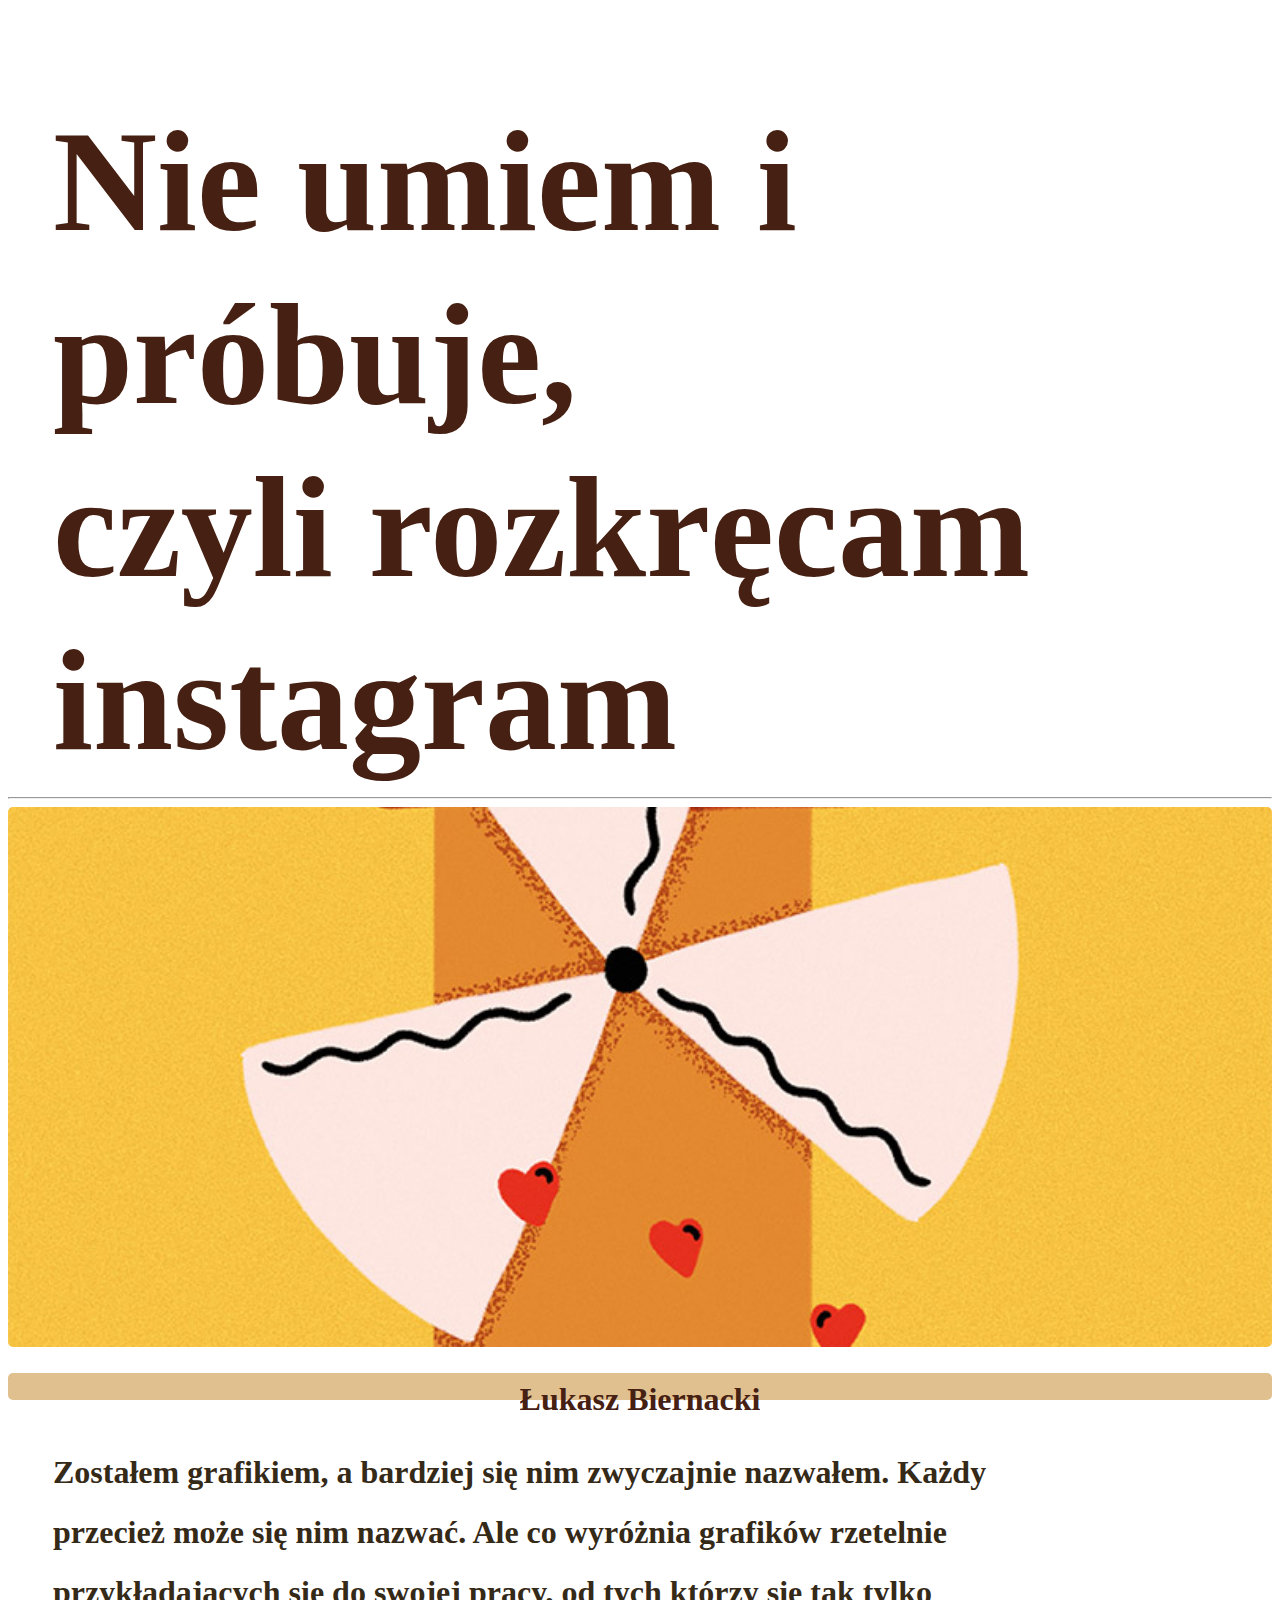
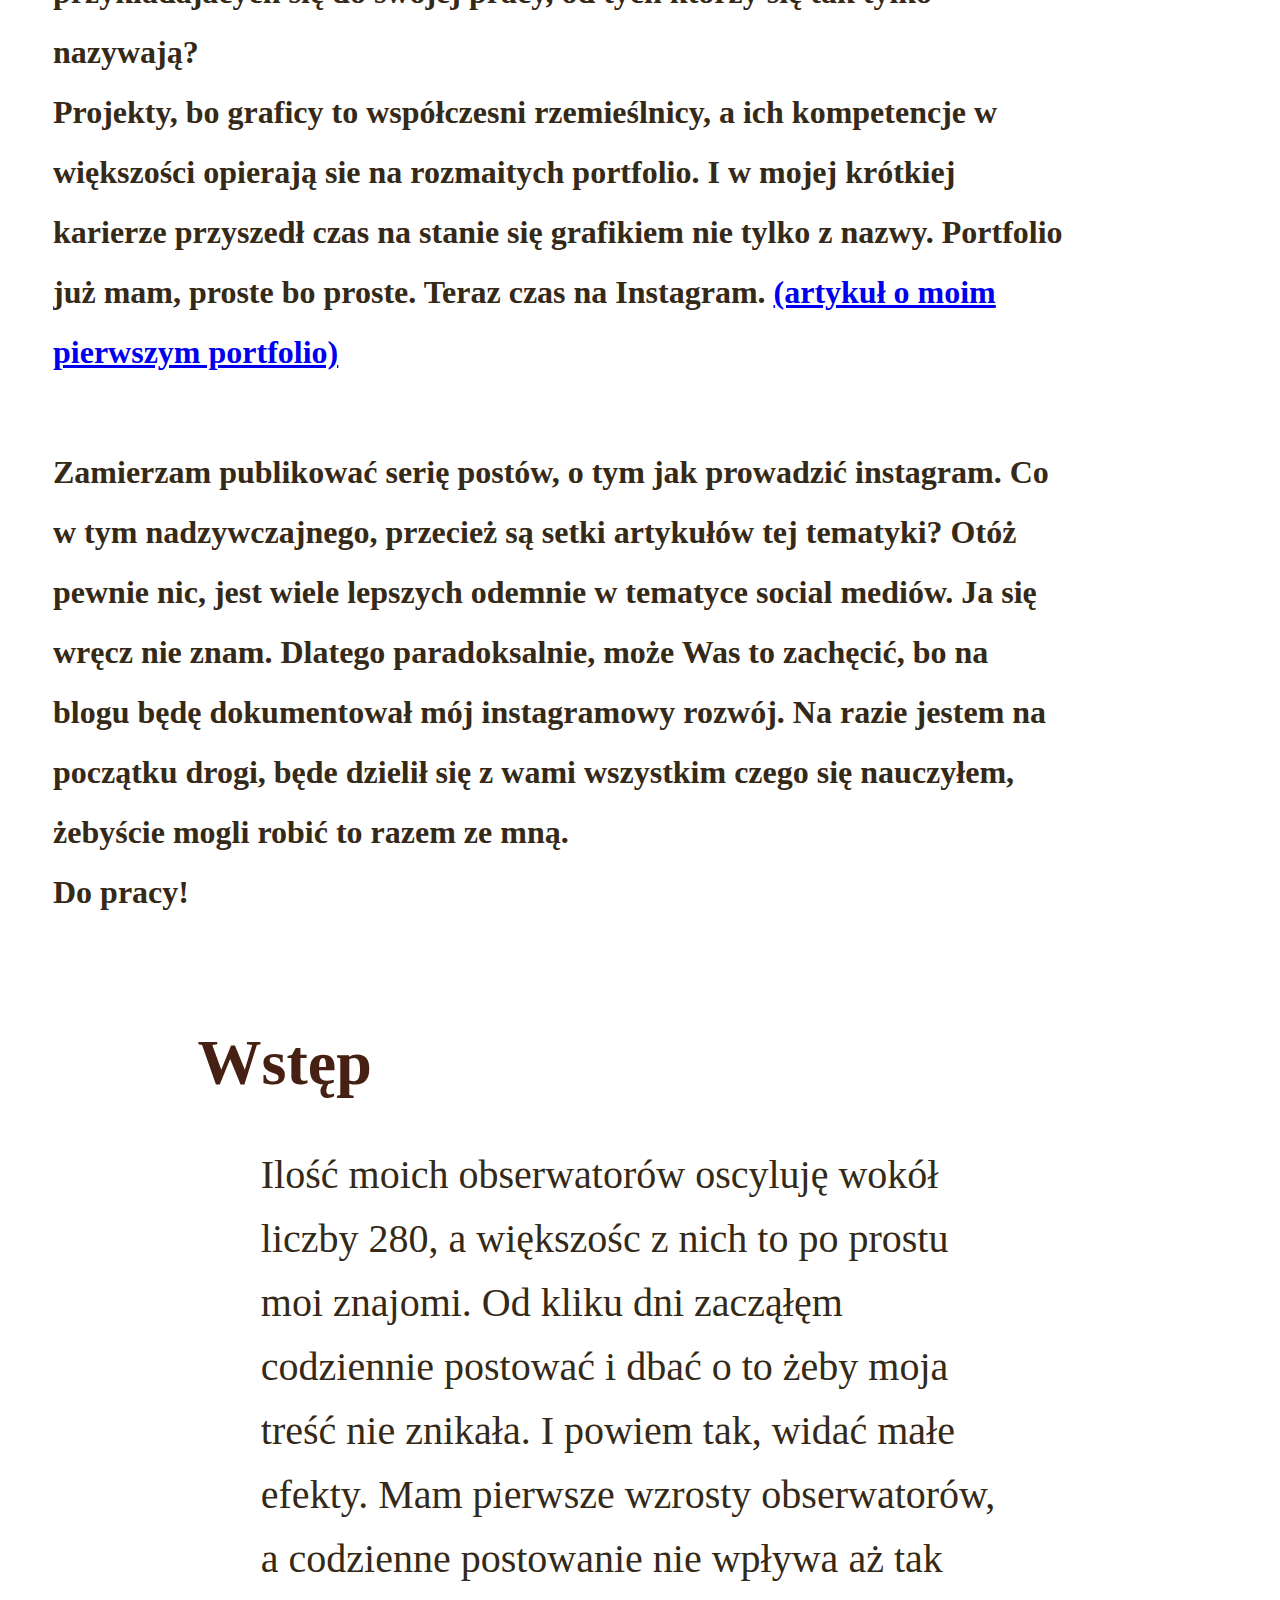
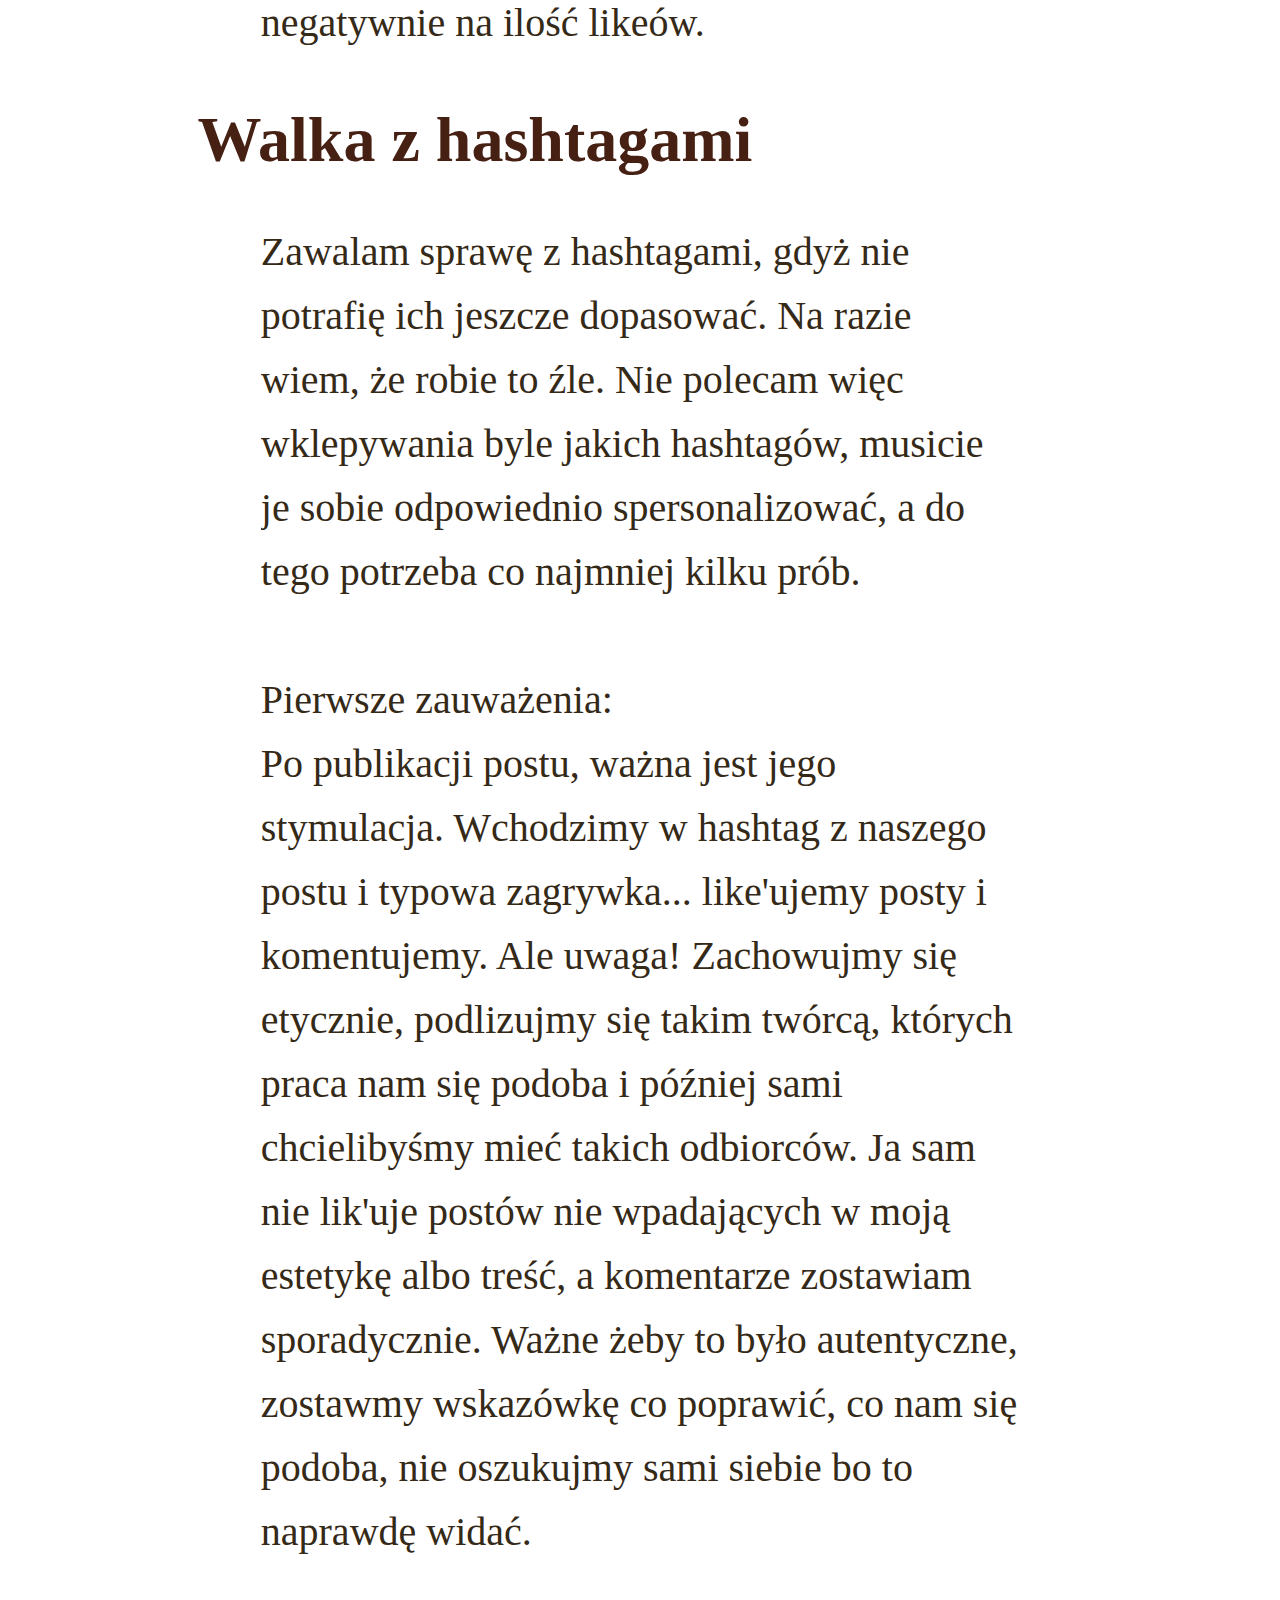
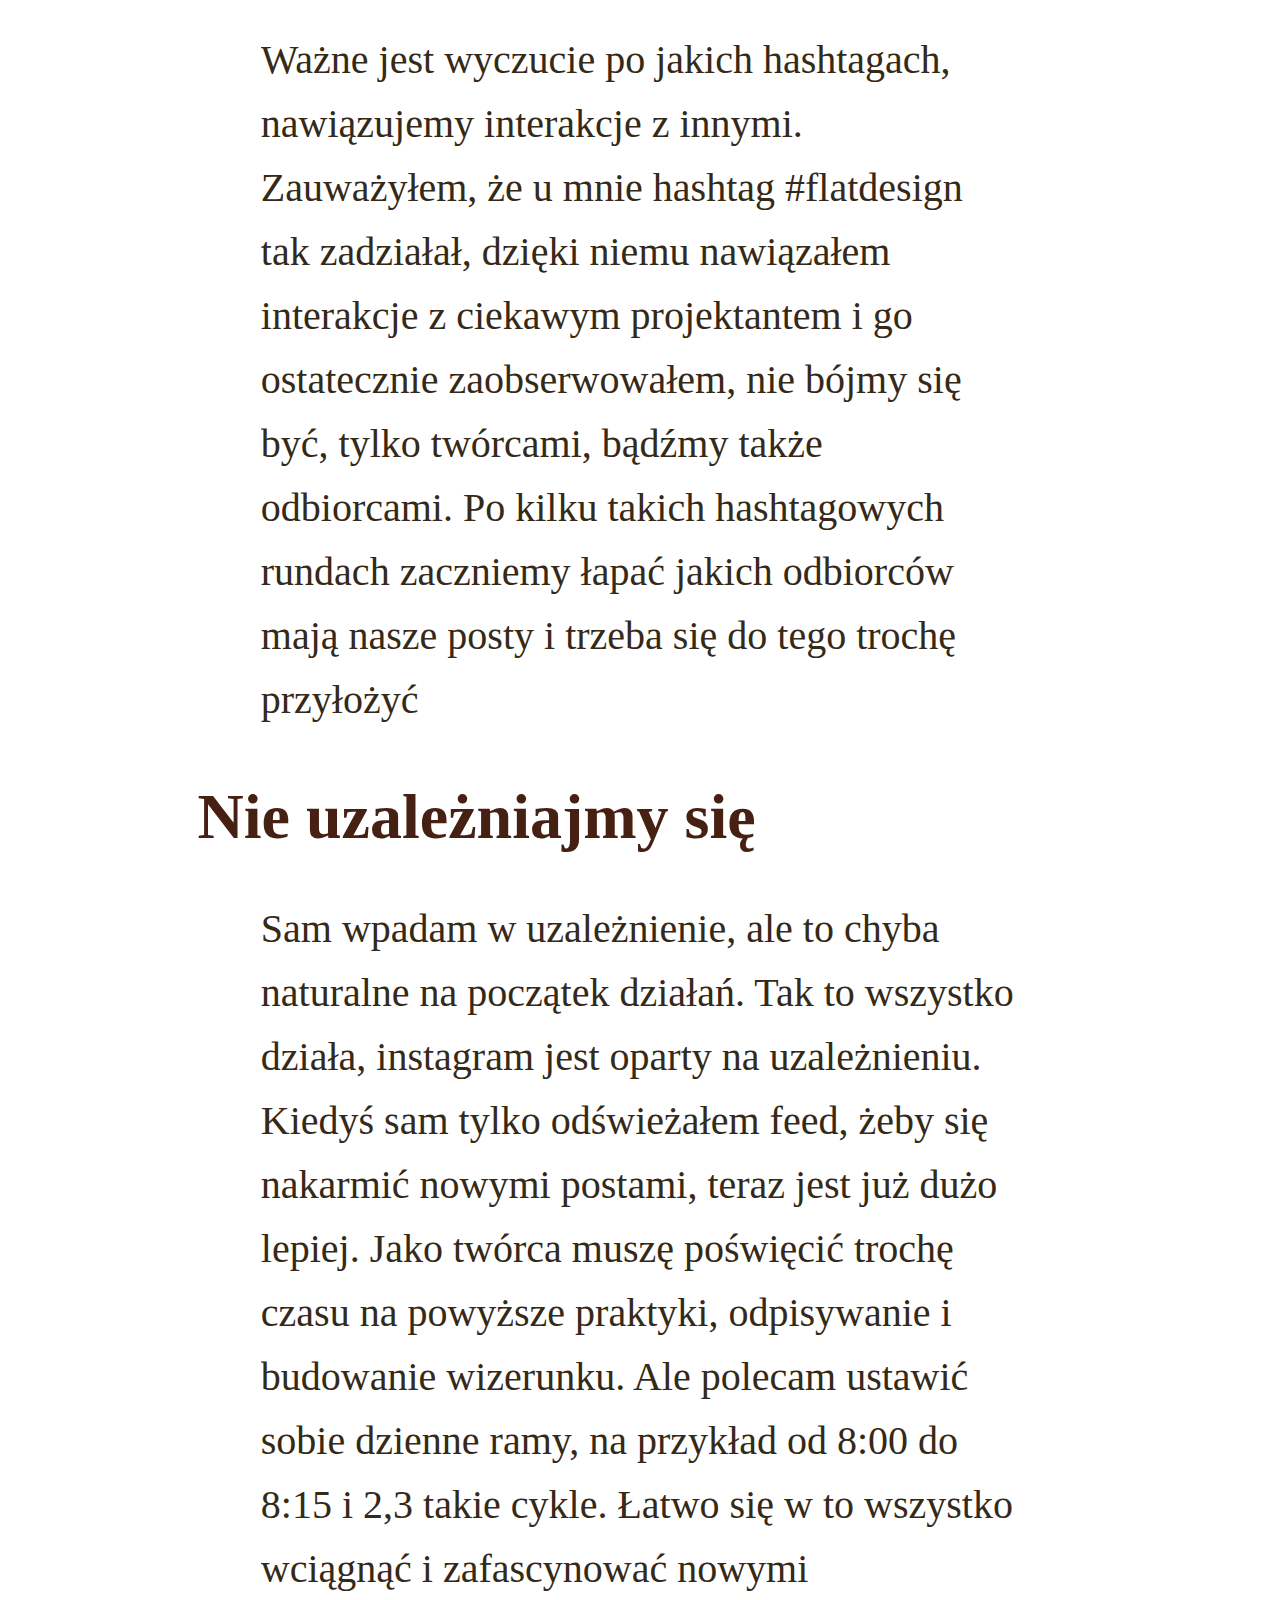
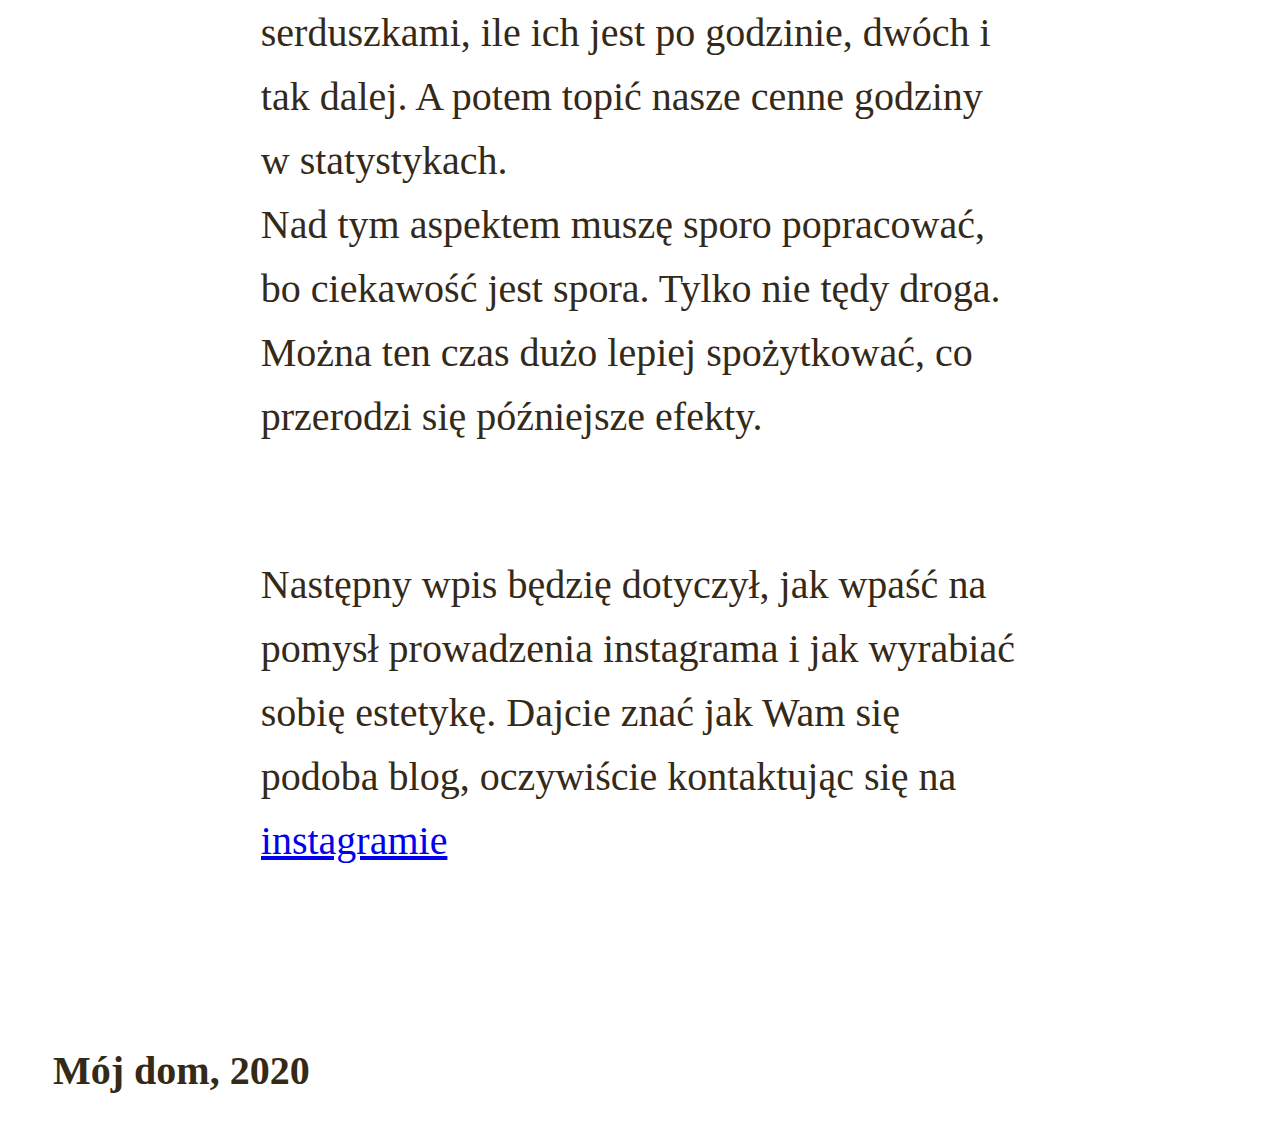
==== Artykuly/instagram.html @ 2b36279c "Add files via upload" ====
<!DOCTYPE html>
<html lang="en" dir="ltr">
  <head>
    <meta charset="utf-8">
    <meta name="viewport" content="width=device-width, initial-scale=1">
    <title>Poczytaj</title>
    <link rel="stylesheet" media="(max-width: 500px)"  href="css/style.min.css">
    <link rel="stylesheet" media="(min-width: 500px)" href="css/web.min.css">
    <script src="https://ajax.googleapis.com/ajax/libs/jquery/3.4.1/jquery.min.js"></script>
  </head>
  <body>

    <div class="flex">


    <div class="bar">
        <a href="../Start/index.html" class="logo"></a>
        <!-- <div id="menu" class="menu"></div>
        <div id="open" class="menu_open">

          <h1 class="small menu_text"> lewacka propaganda </h1>
          <h1 class="small menu_text"> prawicowa propaganda </h1>
          <h1 class="small menu_text"> centrum </h1>
          <h1 class="small menu_text"> i dowiedz sie glupotek </h1>

        </div> -->
    </div>


    <div class="feed">
    <!-- Tittle -->
    <h1 id="headline" class="big">
      Nie umiem i próbuje, <br>
      czyli rozkręcam instagram

    </h1>
    <hr>

    <!-- Flash -->
    <!-- <div id="flash" class="flash"><h1 class="small"> Spis treści </h1></div>
    <div id="flash_open" class="flash_open">
      <a href="#patagonia"><h1 class="small">Patagonia</h1></a>
      <a href="#cath"><h1 class="small">Cath Kidston</h1></a>
      <a href="#brooks"><h1 class="small">Brooks England</h1></a>
    </div> -->
    <a href="#headline" class="up_button"> <div class="up_button" id="up_button"></div> </a>


    <!-- Article start -->
    <img class="picture picture_big margin_2" src="img/3.jpg">

    <div class="autor"><h1 class="small">Łukasz Biernacki</h1></div>

    <p class="big margin_2">
      <span class="vollkorn">
        Zostałem grafikiem, a bardziej się nim zwyczajnie nazwałem. Każdy przecież
        może się nim nazwać. Ale co wyróżnia grafików rzetelnie
        przykładajacych się do swojej pracy, od tych którzy się tak tylko nazywają? <br>
        Projekty, bo graficy to współczesni rzemieślnicy, a ich kompetencje w większości
        opierają sie na rozmaitych portfolio. I w mojej krótkiej karierze przyszedł czas
        na stanie się grafikiem nie tylko z nazwy. Portfolio już mam, proste bo proste.
        Teraz czas na Instagram.
        <a href="index.html">(artykuł o moim pierwszym portfolio)</a>
        <br> <br>

        Zamierzam publikować serię postów, o tym jak prowadzić instagram.
        Co w tym nadzywczajnego, przecież są setki artykułów tej tematyki?
        Otóż pewnie nic, jest wiele lepszych odemnie w tematyce social mediów.
        Ja się wręcz nie znam. Dlatego paradoksalnie, może Was to zachęcić, bo na blogu będę
        dokumentował mój instagramowy rozwój. Na razie jestem na początku drogi,
        będe dzielił się z wami wszystkim czego się nauczyłem, żebyście mogli
        robić to razem ze mną.<br>
        Do pracy!

      </span>
    </p>

    <br>

    <h2>Wstęp</h2>
    <p class="small">

      Ilość moich obserwatorów oscyluję wokół liczby 280,
      a większośc z nich to po prostu moi znajomi. Od kliku dni zacząłęm
      codziennie postować i dbać o to żeby moja treść nie znikała.
      I powiem tak, widać małe efekty. Mam pierwsze wzrosty obserwatorów,
      a codzienne postowanie nie wpływa aż tak negatywnie na ilość likeów.

    </p>

    <h2>Walka z hashtagami</h2>
    <p class="small">

      Zawalam sprawę z hashtagami, gdyż nie potrafię ich jeszcze dopasować.
      Na razie wiem, że robie to źle. Nie polecam więc wklepywania byle jakich hashtagów,
      musicie je sobie odpowiednio spersonalizować, a do tego potrzeba co najmniej kilku prób.
      <br> <br> Pierwsze zauważenia: <br>
      Po publikacji postu, ważna jest jego stymulacja.
      Wchodzimy w hashtag z naszego postu i typowa zagrywka...
      like'ujemy posty i komentujemy. Ale uwaga! Zachowujmy się etycznie,
      podlizujmy się takim twórcą, których praca nam się podoba i później sami chcielibyśmy
      mieć takich odbiorców. Ja sam nie lik'uje
      postów nie wpadających w moją estetykę albo treść, a komentarze zostawiam sporadycznie.
      Ważne żeby to było autentyczne, zostawmy wskazówkę co poprawić, co nam się podoba,
      nie oszukujmy sami siebie bo to naprawdę widać.
      <br> <br> Ważne jest wyczucie po jakich hashtagach, nawiązujemy interakcje z innymi.
      Zauważyłem, że u mnie hashtag #flatdesign tak zadziałał, dzięki niemu nawiązałem interakcje
      z ciekawym projektantem i go ostatecznie zaobserwowałem,
      nie bójmy się być, tylko twórcami, bądźmy także odbiorcami. Po kilku takich hashtagowych rundach zaczniemy
      łapać jakich odbiorców mają nasze posty i trzeba się do tego trochę przyłożyć

    </p>

    <h2>Nie uzależniajmy się</h2>
    <p class="small">
      Sam wpadam w uzależnienie, ale to chyba naturalne na początek działań.
      Tak to wszystko działa, instagram jest oparty na uzależnieniu. Kiedyś sam tylko odświeżałem
      feed, żeby się nakarmić nowymi postami, teraz jest już dużo lepiej. Jako twórca muszę poświęcić
      trochę czasu na powyższe praktyki, odpisywanie i budowanie wizerunku. Ale polecam ustawić
      sobie dzienne ramy, na przykład od 8:00 do 8:15 i 2,3 takie cykle. Łatwo się w to wszystko
      wciągnąć i zafascynować nowymi serduszkami, ile ich jest po godzinie, dwóch i tak dalej. A potem topić
      nasze cenne godziny w statystykach. <br>
      Nad tym aspektem muszę sporo popracować, bo ciekawość jest spora.
      Tylko nie tędy droga. Można ten czas dużo lepiej spożytkować, co przerodzi się późniejsze efekty.

    </p>

    <p class="small">
      <br>
      Następny wpis będzię dotyczył, jak wpaść na pomysł prowadzenia instagrama i
      jak wyrabiać sobię estetykę. Dajcie znać jak Wam się podoba blog, oczywiście
      kontaktując się na <a href="https://www.instagram.com/lukaszbiernacki_/?hl=pl">instagramie</a>
      <br>
      <br>
      <br>

    </p>

    <div class="footer">
      <p class="big footer">Mój dom, 2020</p>
    </div>

  <script src="script.js"></script>
  </body>
</html>
---- Artykuly/css/style.min.css ----
@import url("https://fonts.googleapis.com/css2?family=Vollkorn:wght@400;600;700;900&display=swap");@import url("https://fonts.googleapis.com/css2?family=Open+Sans&display=swap");*{padding:0;margin:0;overflow-x:hidden}html{font-size:10px;text-rendering:optimizeLegibility}body{background:#fffaed}a{text-decoration:none;background:none;color:#e0c08e}a:active{background:none;outline:none;-webkit-tap-highlight-color:transparent}hr{width:100%;height:4.5px;background:#e0c08e;margin-bottom:2.5vh;margin-top:-0.25vh;border:0;border-radius:3px;outline:none}img,embed,object,video{max-width:100%}h1{overflow-y:hidden;font-family:'Vollkorn';font-weight:900;color:#462012}h1.big{width:90%;font-size:5rem;justify-self:center;align-self:flex-start;line-height:1.25;margin-bottom:1vh}h1.small{font-size:1.5rem;justify-self:center;margin-bottom:-0.5vh}h1.menu_text{margin-left:10%;font-size:1.5rem;margin-top:1.25vh}h2{overflow-y:hidden;font-family:'Vollkorn';font-weight:900;color:#462012;font-size:2.5rem;margin-top:6vh}h3{font-family:'vollkorn';font-weight:700;line-height:1.5;color:#613b33;font-size:1.75rem}p{overflow-y:hidden;color:#352917;text-align:left;font-family:'vollkorn'}p.big{margin-top:3vh;font-size:1.75rem;line-height:1.85;font-weight:700}p.small{font-weight:400;font-size:1.75rem;line-height:1.85;font-family:'Vollkorn';color:#352917}.vollkorn{font-family:'Vollkorn';font-size:1.75rem;line-height:1}q{font-style:italic;font-weight:600;font-size:1.6rem}.margin_2{margin-top:1vh}.margin_4{margin-top:4vh}.margin_8{margin-top:8vh}.flex{display:flex;width:100%;flex-direction:column;align-items:center}.bar{display:flex;width:90%;height:10vh;flex-direction:row;justify-self:center}.logo{width:50%;height:5vh;background:#e0c08e url(../../img/logo.png) center center no-repeat;background-size:50%;background-position:center 52.5%;border-radius:3px;align-self:center;justify-self:flex-start}.logo:active{background:#dd9b9b url(../../img/logo.png) center center no-repeat;background-size:50%}.menu{width:5vh;height:5vh;background:#e0c08e url(../../img/menu.png) center center no-repeat;background-size:50%;align-self:center;margin-left:2.5vh;border-radius:3px}.menu:active{background:#dd9b9b url(../../img/menu.png) center center no-repeat;background-size:50%}.menu_open{margin-top:10vh;position:absolute;flex-direction:column;width:90%;height:20vh;background:#e0c08e;display:none;justify-content:center;box-shadow:0 1vh 0 0 #cc9e72}.feed{width:90%;display:flex;justify-self:center;flex-direction:column}.date{height:2.5vh;margin-top:1vh;align-self:flex-start;padding-left:2vh;padding-right:2vh;display:flex;justify-content:center;flex-direction:column;background:#e0c08e;border-radius:3px}.autor{margin-top:1vh;width:100%;justify-content:center;align-items:center;display:flex;flex-direction:row;height:3vh;background:#e0c08e;border-radius:3px}.flash{height:3vh;align-self:flex-end;padding-left:2vh;padding-right:2vh;display:flex;justify-content:center;flex-direction:column;background:#e0c08e;border-radius:3px}.flash:active{background:#dd9b9b}.flash_open{width:45%;margin-left:45%;height:34vh;background:#e0c08e;margin-top:23vh;border-radius:3px;position:absolute;display:none;flex-direction:column;justify-content:center;align-items:center}.up_button{background:#dd9b9b url(../../img/menu.png) center center no-repeat;background-size:50%;width:4vh;height:4vh;border-radius:3px;position:fixed;margin-top:85vh;margin-left:80%;transition:0.3s;opacity:0}.up_button:active{background:#e0c08e url(../../img/menu.png) center center no-repeat;background-size:50%}.picture{justify-self:center;align-self:center;border-radius:3px}.picture_big{width:100%;height:30vh;-o-object-fit:cover;object-fit:cover}.picture_in{width:100%;margin-top:2.5vh;-o-object-fit:cover;object-fit:cover}.contain{-o-object-fit:contain;object-fit:contain}.footer{margin-top:2.5vh;height:7.5vh;width:100%;background:#e0c08e;display:flex;align-items:center}.footer.big{margin:0;margin-left:5%}
---- Artykuly/css/web.min.css ----
h1{overflow-y:hidden;font-family:'Vollkorn';font-weight:900;color:#462012}h1.big{width:90%;font-size:9rem;line-height:1.25;margin-bottom:1vh;margin-left:5vh;line-height:1.2}h1.small{font-size:2rem;margin-bottom:-0.5vh}h2{margin-left:15%;font-size:4rem;font-weight:900;line-height:1.25;overflow-y:hidden;font-family:'vollkorn';color:#462012;margin-top:5vh;margin-bottom:1vh}h3{font-family:'vollkorn';font-weight:700;line-height:1.5;width:25%;color:#613b33;font-size:3rem;margin-left:20%;margin-top:4vh;margin-bottom:1vh}p{overflow-y:hidden;color:#352917;width:60%;margin-left:20%;text-align:left;font-family:'vollkorn';font-weight:400}p.big{margin-left:5vh;line-height:1.5;font-size:2.5rem;font-weight:600;width:80%}p.small{font-weight:400;line-height:1.6;font-size:2.5rem;font-family:'Vollkorn';text-align:left;color:#352917}p.date{font-weight:700;font-size:3rem;margin-left:5vh;margin-bottom:2vh;margin-top:-2vh;color:#462012}.vollkorn{font-family:'Vollkorn';font-weight:600;font-size:2rem;line-height:1}q{font-style:italic;font-weight:600}.headline{display:grid;grid-template:1fr 6vh / 1fr 1fr;overflow-y:hidden}.autor{display:flex;margin-top:2.5vh;height:3vh;border-radius:5px;width:100%;justify-content:center;align-items:center;background:#e0c08e;grid-area:2 / 1 / 3 / 1}.text{display:flex;flex-flow:column;grid-area:1 / 2 / 1 / 3}.picture{justify-self:center;align-self:center;border-radius:5px}.picture_big{width:100%;max-height:60vh;-o-object-fit:cover;object-fit:cover;grid-area:1 / 1 / 1 / 1}.picture_in{justify-self:flex-start;align-self:flex-start;margin-left:20%;height:40vh;margin-bottom:2vh}
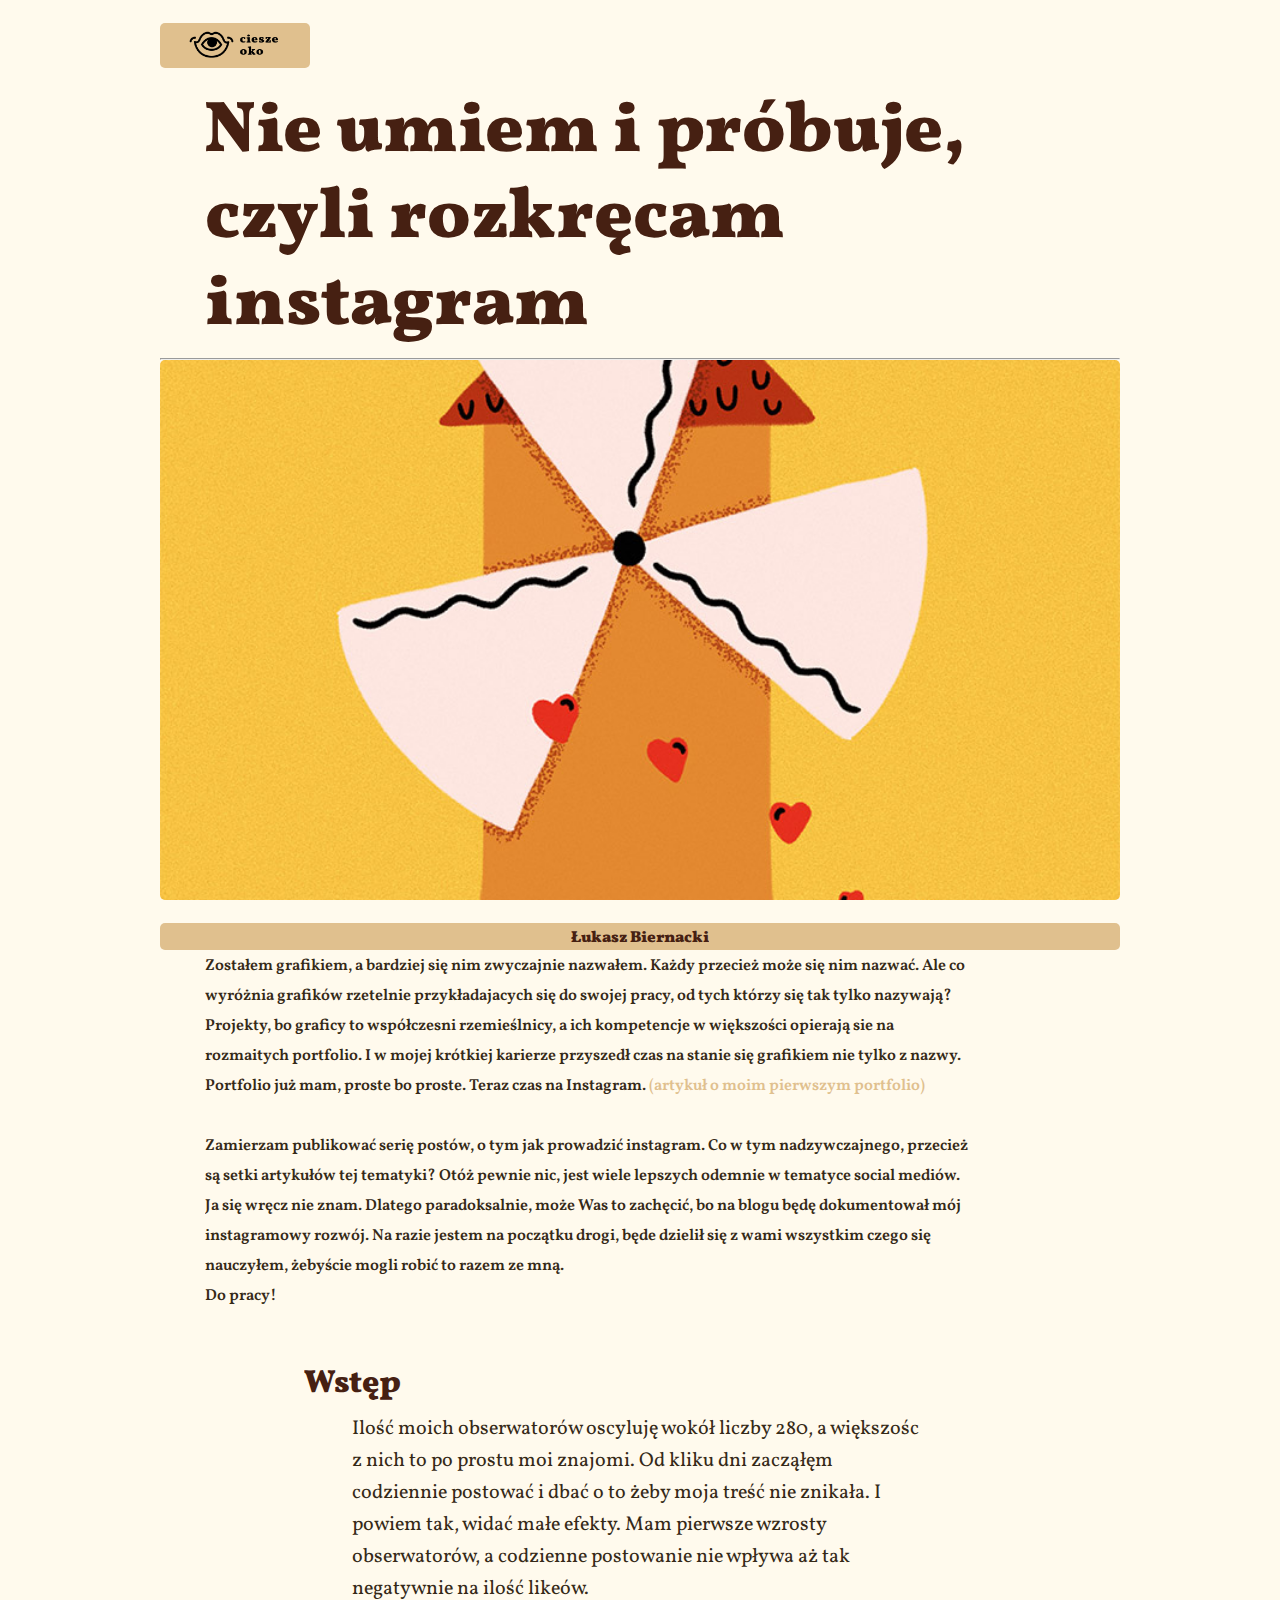
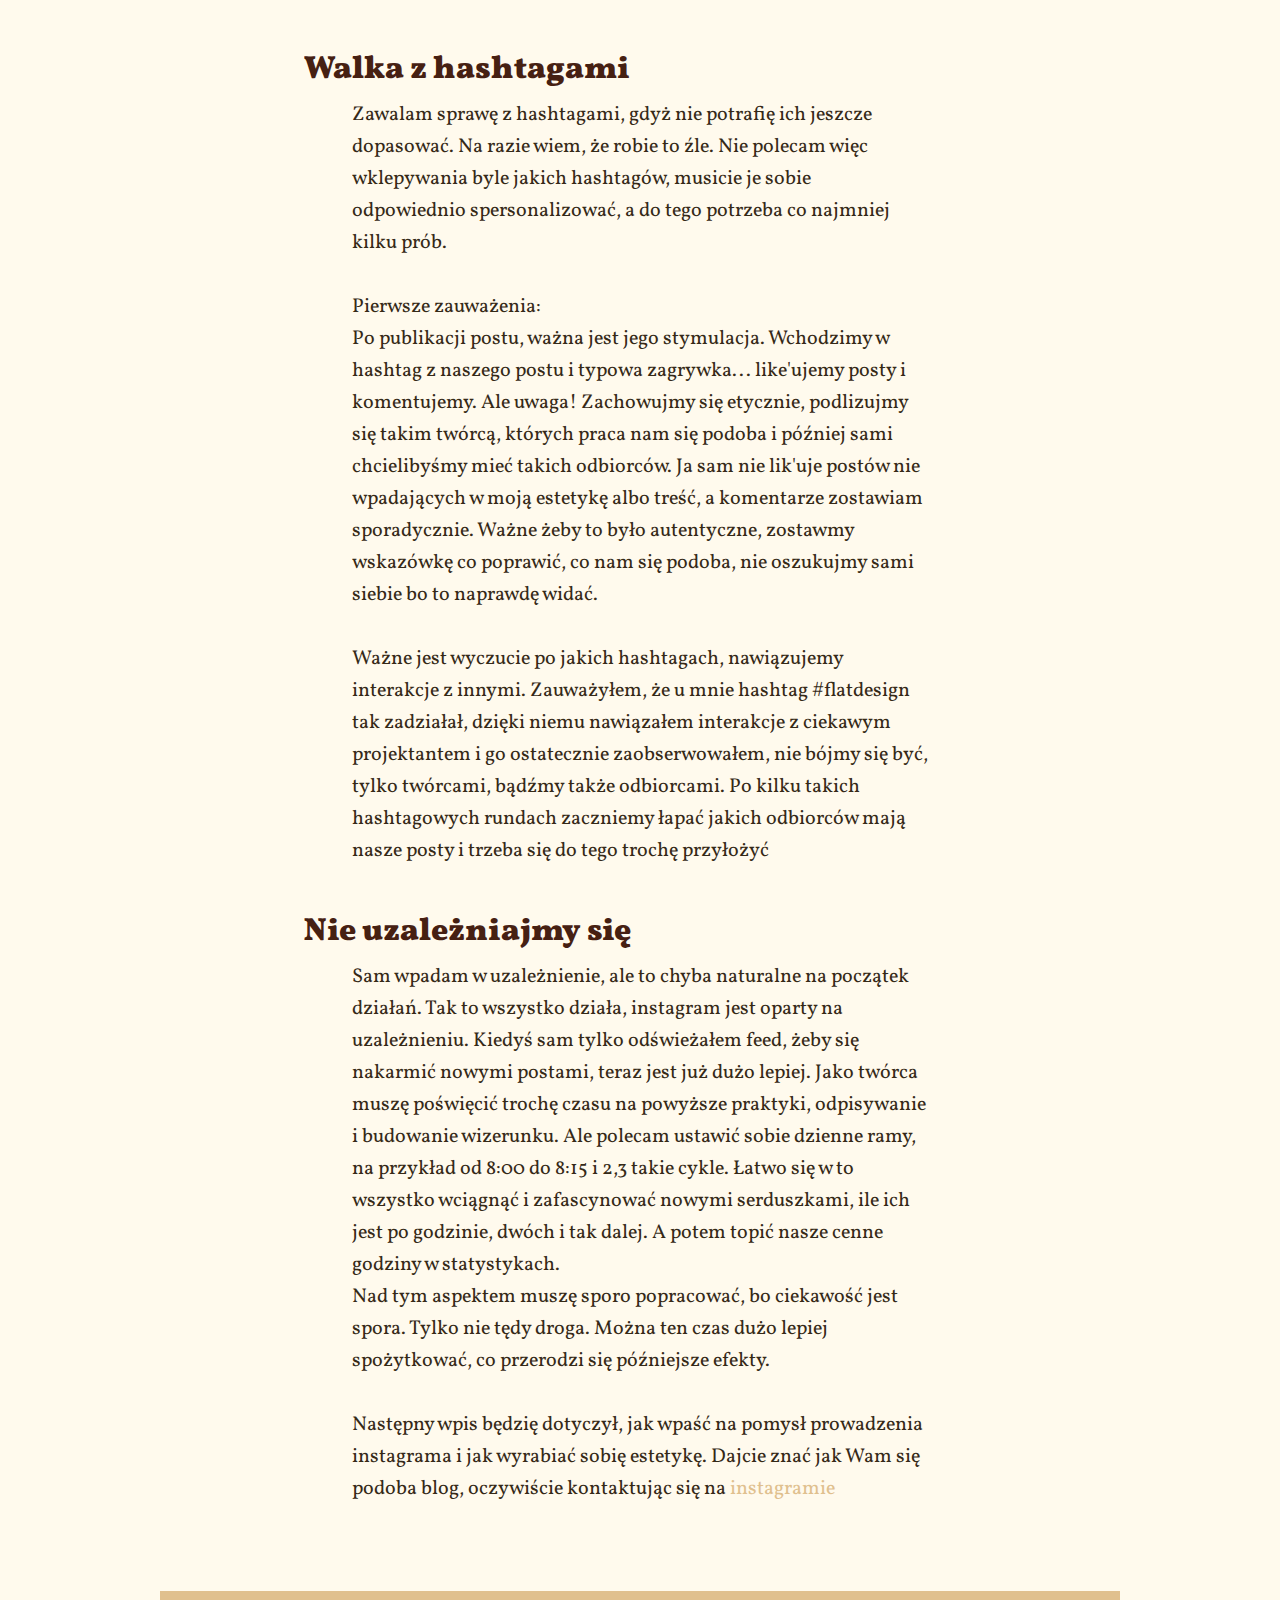
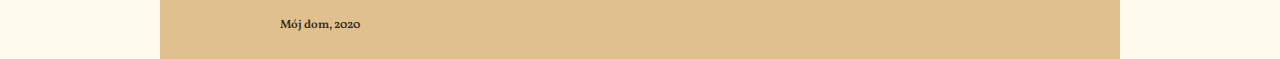
==== commit c163a77c: "Add files via upload" ====
--- a/Artykuly/instagram.html
+++ b/Artykuly/instagram.html
@@ -5,7 +5,9 @@
     <meta name="viewport" content="width=device-width, initial-scale=1">
     <title>Poczytaj</title>
     <link rel="stylesheet" media="(max-width: 500px)"  href="css/style.min.css">
+    <link rel="stylesheet" media="(max-width: 500px)" href="../main-css/main-mobile.min.css">
     <link rel="stylesheet" media="(min-width: 500px)" href="css/web.min.css">
+    <link rel="stylesheet" media="(min-width: 500px)" href="../main-css/main-web.min.css">
     <script src="https://ajax.googleapis.com/ajax/libs/jquery/3.4.1/jquery.min.js"></script>
   </head>
   <body>
@@ -15,15 +17,6 @@
 
     <div class="bar">
         <a href="../Start/index.html" class="logo"></a>
-        <!-- <div id="menu" class="menu"></div>
-        <div id="open" class="menu_open">
-
-          <h1 class="small menu_text"> lewacka propaganda </h1>
-          <h1 class="small menu_text"> prawicowa propaganda </h1>
-          <h1 class="small menu_text"> centrum </h1>
-          <h1 class="small menu_text"> i dowiedz sie glupotek </h1>
-
-        </div> -->
     </div>
 
 
--- a/Artykuly/css/style.min.css
+++ b/Artykuly/css/style.min.css
@@ -1 +1 @@
-@import url("https://fonts.googleapis.com/css2?family=Vollkorn:wght@400;600;700;900&display=swap");@import url("https://fonts.googleapis.com/css2?family=Open+Sans&display=swap");*{padding:0;margin:0;overflow-x:hidden}html{font-size:10px;text-rendering:optimizeLegibility}body{background:#fffaed}a{text-decoration:none;background:none;color:#e0c08e}a:active{background:none;outline:none;-webkit-tap-highlight-color:transparent}hr{width:100%;height:4.5px;background:#e0c08e;margin-bottom:2.5vh;margin-top:-0.25vh;border:0;border-radius:3px;outline:none}img,embed,object,video{max-width:100%}h1{overflow-y:hidden;font-family:'Vollkorn';font-weight:900;color:#462012}h1.big{width:90%;font-size:5rem;justify-self:center;align-self:flex-start;line-height:1.25;margin-bottom:1vh}h1.small{font-size:1.5rem;justify-self:center;margin-bottom:-0.5vh}h1.menu_text{margin-left:10%;font-size:1.5rem;margin-top:1.25vh}h2{overflow-y:hidden;font-family:'Vollkorn';font-weight:900;color:#462012;font-size:2.5rem;margin-top:6vh}h3{font-family:'vollkorn';font-weight:700;line-height:1.5;color:#613b33;font-size:1.75rem}p{overflow-y:hidden;color:#352917;text-align:left;font-family:'vollkorn'}p.big{margin-top:3vh;font-size:1.75rem;line-height:1.85;font-weight:700}p.small{font-weight:400;font-size:1.75rem;line-height:1.85;font-family:'Vollkorn';color:#352917}.vollkorn{font-family:'Vollkorn';font-size:1.75rem;line-height:1}q{font-style:italic;font-weight:600;font-size:1.6rem}.margin_2{margin-top:1vh}.margin_4{margin-top:4vh}.margin_8{margin-top:8vh}.flex{display:flex;width:100%;flex-direction:column;align-items:center}.bar{display:flex;width:90%;height:10vh;flex-direction:row;justify-self:center}.logo{width:50%;height:5vh;background:#e0c08e url(../../img/logo.png) center center no-repeat;background-size:50%;background-position:center 52.5%;border-radius:3px;align-self:center;justify-self:flex-start}.logo:active{background:#dd9b9b url(../../img/logo.png) center center no-repeat;background-size:50%}.menu{width:5vh;height:5vh;background:#e0c08e url(../../img/menu.png) center center no-repeat;background-size:50%;align-self:center;margin-left:2.5vh;border-radius:3px}.menu:active{background:#dd9b9b url(../../img/menu.png) center center no-repeat;background-size:50%}.menu_open{margin-top:10vh;position:absolute;flex-direction:column;width:90%;height:20vh;background:#e0c08e;display:none;justify-content:center;box-shadow:0 1vh 0 0 #cc9e72}.feed{width:90%;display:flex;justify-self:center;flex-direction:column}.date{height:2.5vh;margin-top:1vh;align-self:flex-start;padding-left:2vh;padding-right:2vh;display:flex;justify-content:center;flex-direction:column;background:#e0c08e;border-radius:3px}.autor{margin-top:1vh;width:100%;justify-content:center;align-items:center;display:flex;flex-direction:row;height:3vh;background:#e0c08e;border-radius:3px}.flash{height:3vh;align-self:flex-end;padding-left:2vh;padding-right:2vh;display:flex;justify-content:center;flex-direction:column;background:#e0c08e;border-radius:3px}.flash:active{background:#dd9b9b}.flash_open{width:45%;margin-left:45%;height:34vh;background:#e0c08e;margin-top:23vh;border-radius:3px;position:absolute;display:none;flex-direction:column;justify-content:center;align-items:center}.up_button{background:#dd9b9b url(../../img/menu.png) center center no-repeat;background-size:50%;width:4vh;height:4vh;border-radius:3px;position:fixed;margin-top:85vh;margin-left:80%;transition:0.3s;opacity:0}.up_button:active{background:#e0c08e url(../../img/menu.png) center center no-repeat;background-size:50%}.picture{justify-self:center;align-self:center;border-radius:3px}.picture_big{width:100%;height:30vh;-o-object-fit:cover;object-fit:cover}.picture_in{width:100%;margin-top:2.5vh;-o-object-fit:cover;object-fit:cover}.contain{-o-object-fit:contain;object-fit:contain}.footer{margin-top:2.5vh;height:7.5vh;width:100%;background:#e0c08e;display:flex;align-items:center}.footer.big{margin:0;margin-left:5%}
+h1{overflow-y:hidden;font-family:'Vollkorn';font-weight:900;color:#462012}h1.big{width:90%;font-size:5rem;justify-self:center;align-self:flex-start;line-height:1.25;margin-top:2.5vh}h1.small{font-size:1.5rem;justify-self:center;margin-bottom:-0.5vh}h1.menu_text{margin-left:10%;font-size:1.5rem;margin-top:1.25vh}h2{overflow-y:hidden;font-family:'Vollkorn';font-weight:900;color:#462012;font-size:3rem;margin-top:3vh;margin-bottom:0.5vh}h3{font-family:'vollkorn';font-weight:700;line-height:1.5;color:#613b33;font-size:1.75rem;margin-top:3vh}p{overflow-y:hidden;color:#352917;text-align:left;font-family:'vollkorn'}p.big{margin-top:1vh;font-size:2rem;line-height:1.7;font-weight:700}p.small{font-weight:400;font-size:2rem;line-height:1.75;font-family:'Vollkorn';color:#352917}p.date{font-weight:600;font-size:2rem;font-family:'Vollkorn';color:#352917}.bar{display:flex;width:90%;height:10vh;flex-direction:row;justify-self:center}.autor{margin-top:1vh;width:100%;justify-content:center;align-items:center;display:flex;flex-direction:row;height:3vh;background:#e0c08e;border-radius:3px}.picture{justify-self:center;align-self:center;border-radius:3px}.picture_big{width:100%;height:25vh;-o-object-fit:cover;object-fit:cover}.picture_in{width:100%;margin-top:0.5vh;margin-bottom:2vh;-o-object-fit:cover;object-fit:cover}.contain{-o-object-fit:contain;object-fit:contain}
--- a/main-css/main-mobile.min.css
+++ b/main-css/main-mobile.min.css
@@ -0,0 +1 @@
+@import url("https://fonts.googleapis.com/css2?family=Vollkorn:wght@400;600;700;900&display=swap");@import url("https://fonts.googleapis.com/css2?family=Open+Sans&display=swap");*{padding:0;margin:0;overflow-x:hidden}html{font-size:10px;text-rendering:optimizeLegibility}body{background:#fffaed}a{text-decoration:none;background:none;color:#e0c08e}a:active{background:none;outline:none;-webkit-tap-highlight-color:transparent}hr{width:100%;height:4.5px;background:#e0c08e;margin-bottom:2.5vh;margin-top:-0.25vh;border:0;border-radius:3px;outline:none}img,embed,object,video{max-width:100%}h1{overflow-y:hidden;font-family:'Vollkorn';font-weight:900;color:#462012}h1.big{width:90%;font-size:5rem;justify-self:center;align-self:flex-start;line-height:1.25;margin-bottom:1vh}h1.small{font-size:1.5rem;justify-self:center;margin-bottom:-0.5vh}h1.menu_text{margin-left:10%;font-size:1.5rem;margin-top:1.25vh}h2{overflow-y:hidden;font-family:'Vollkorn';font-weight:900;color:#462012;font-size:2.5rem;margin-top:6vh}h3{font-family:'vollkorn';font-weight:700;line-height:1.5;color:#613b33;font-size:1.75rem}p{overflow-y:hidden;color:#352917;text-align:left;font-family:'vollkorn'}p.big{margin-top:3vh;font-size:1.75rem;line-height:1.85;font-weight:700}p.small{font-weight:400;font-size:1.75rem;line-height:1.85;font-family:'Vollkorn';color:#352917}.vollkorn{font-family:'Vollkorn';font-size:1.75rem;line-height:1}q{font-style:italic;font-weight:600;font-size:1.6rem}.margin_2{margin-top:1vh}.margin_4{margin-top:4vh}.margin_8{margin-top:8vh}.flex{display:flex;width:100%;flex-direction:column;align-items:center}.bar{display:flex;width:90%;height:10vh;flex-direction:row;justify-self:center}.logo{width:50%;height:5vh;background:#e0c08e url(../../img/logo.png) center center no-repeat;background-size:50%;background-position:center 52.5%;border-radius:3px;align-self:center;justify-self:flex-start}.logo:active{background:#dd9b9b url(../../img/logo.png) center center no-repeat;background-size:50%}.menu{width:5vh;height:5vh;background:#e0c08e url(../../img/menu.png) center center no-repeat;background-size:50%;align-self:center;margin-left:2.5vh;border-radius:3px}.menu:active{background:#dd9b9b url(../../img/menu.png) center center no-repeat;background-size:50%}.menu_open{margin-top:10vh;position:absolute;flex-direction:column;width:90%;height:20vh;background:#e0c08e;display:none;justify-content:center;box-shadow:0 1vh 0 0 #cc9e72}.feed{width:90%;display:flex;justify-self:center;flex-direction:column}.date{height:2.5vh;margin-top:1vh;align-self:flex-start;padding-left:2vh;padding-right:2vh;display:flex;justify-content:center;flex-direction:column;background:#e0c08e;border-radius:3px}.autor{margin-top:1vh;width:100%;justify-content:center;align-items:center;display:flex;flex-direction:row;height:3vh;background:#e0c08e;border-radius:3px}.flash{height:3vh;align-self:flex-end;padding-left:2vh;padding-right:2vh;display:flex;justify-content:center;flex-direction:column;background:#e0c08e;border-radius:3px}.flash:active{background:#dd9b9b}.flash_open{width:45%;margin-left:45%;height:34vh;background:#e0c08e;margin-top:23vh;border-radius:3px;position:absolute;display:none;flex-direction:column;justify-content:center;align-items:center}.up_button{background:#dd9b9b url(../../img/menu.png) center center no-repeat;background-size:50%;width:4vh;height:4vh;border-radius:3px;position:fixed;margin-top:85vh;margin-left:80%;transition:0.3s;opacity:0}.up_button:active{background:#e0c08e url(../../img/menu.png) center center no-repeat;background-size:50%}.picture{justify-self:center;align-self:center;border-radius:3px}.picture_big{width:100%;height:30vh;-o-object-fit:cover;object-fit:cover}.picture_in{width:100%;margin-top:2.5vh;-o-object-fit:cover;object-fit:cover}.contain{-o-object-fit:contain;object-fit:contain}.footer{margin-top:2.5vh;height:7.5vh;width:100%;background:#e0c08e;display:flex;align-items:center}.footer.big{margin:0;margin-left:5%}
--- a/main-css/main-web.min.css
+++ b/main-css/main-web.min.css
@@ -0,0 +1 @@
+@import url("https://fonts.googleapis.com/css2?family=Vollkorn:wght@400;600;700;900&display=swap");@import url("https://fonts.googleapis.com/css2?family=Open+Sans&display=swap");*{padding:0;margin:0;overflow-x:hidden}html{font-size:8px;text-rendering:optimizeLegibility}body{background:#fffaed}a{text-decoration:none;background:none;color:#e0c08e}a:active{background:none;outline:none}img,embed,object,video{max-width:100%}.flex{display:flex;flex-direction:column;align-items:center}.bar{display:flex;width:75%;height:10vh;flex-direction:row;justify-self:center}.logo{width:150px;height:5vh;background:#e0c08e url(../img/logo.png) center center no-repeat;background-size:65%;align-self:center;justify-self:flex-start;border-radius:5px}.feed{width:75%;display:flex;justify-self:center;flex-direction:column}.footer{margin-top:2.5vh;height:7.5vh;width:100%;background:#e0c08e;display:flex;align-items:center}.footer.big{font-family:'Vollkorn';margin:0;margin-left:12.5%;font-size:1.5rem}
